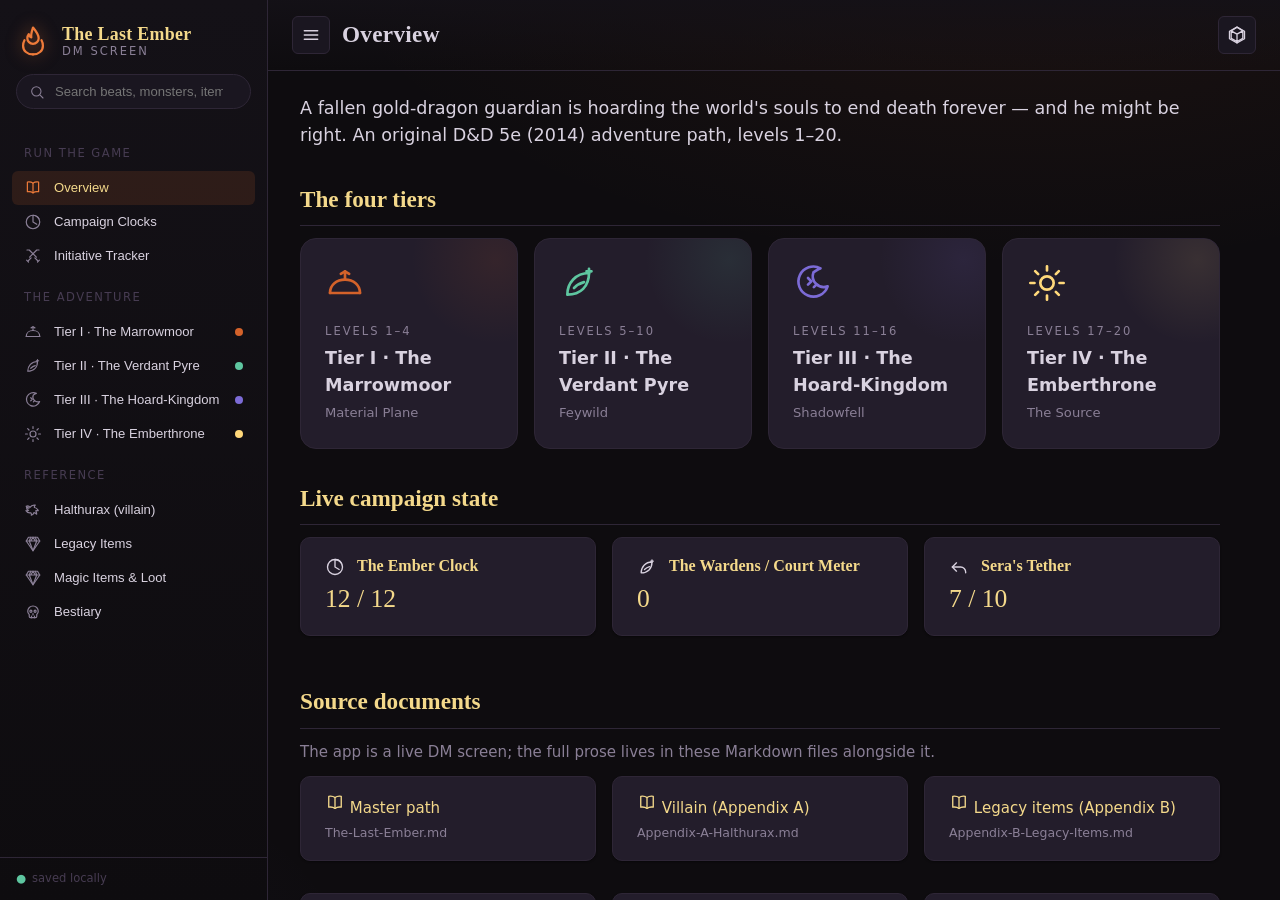
==== dm-screen/index.html @ ec6316a7 "Full campaign (Tiers I–IV) + magic/encounter tables + DM web app Content: - Tiers II–IV built out fu" ====
<!DOCTYPE html>
<html lang="en" data-theme="ember">
<head>
<meta charset="UTF-8" />
<meta name="viewport" content="width=device-width, initial-scale=1.0" />
<title>The Last Ember — DM Screen</title>
<link rel="stylesheet" href="css/styles.css" />
</head>
<body>

<!-- ============================================================= -->
<!-- CUSTOM ICON FAMILY — "Emberlight"                              -->
<!-- Consistent line set: 24x24 grid, 1.6 stroke, round caps/joins. -->
<!-- Documented in DESIGN-SYSTEM.md. Inlined so it works on file:// -->
<!-- ============================================================= -->
<svg width="0" height="0" style="position:absolute" aria-hidden="true">
  <defs>
    <g id="ic-base" fill="none" stroke="currentColor" stroke-width="1.6" stroke-linecap="round" stroke-linejoin="round"></g>
  </defs>

  <!-- brand / ember flame -->
  <symbol id="ic-ember" viewBox="0 0 24 24" fill="none" stroke="currentColor" stroke-width="1.6" stroke-linecap="round" stroke-linejoin="round">
    <path d="M12 2.5c2.5 3 4 5 4 7.5a4 4 0 0 1-8 0c0-1 .4-2 1-2.8.2 1.4 1 2 1.8 2.2-.4-2 .3-4.2 1.2-6.9Z"/>
    <path d="M12 21.5c4 0 7-2.6 7-6.2 0-1.4-.4-2.7-1-3.8"/>
    <path d="M12 21.5c-4 0-7-2.6-7-6.2 0-1.4.4-2.7 1-3.8"/>
  </symbol>

  <!-- overview / book-open -->
  <symbol id="ic-overview" viewBox="0 0 24 24" fill="none" stroke="currentColor" stroke-width="1.6" stroke-linecap="round" stroke-linejoin="round">
    <path d="M12 5.5C10 4 7.5 3.5 4.5 4v13c3-.5 5.5 0 7.5 1.5 2-1.5 4.5-2 7.5-1.5V4c-3-.5-5.5 0-7.5 1.5Z"/>
    <path d="M12 5.5v13"/>
  </symbol>

  <!-- Tier I — Material Plane: barrow mound -->
  <symbol id="ic-material" viewBox="0 0 24 24" fill="none" stroke="currentColor" stroke-width="1.6" stroke-linecap="round" stroke-linejoin="round">
    <path d="M3 18c0-5 4-8 9-8s9 3 9 8"/>
    <path d="M3 18h18"/>
    <path d="M12 10V5"/><path d="M9.5 6.5 12 5l2.5 1.5"/>
  </symbol>

  <!-- Tier II — Feywild: leaf-spark -->
  <symbol id="ic-feywild" viewBox="0 0 24 24" fill="none" stroke="currentColor" stroke-width="1.6" stroke-linecap="round" stroke-linejoin="round">
    <path d="M5 19c0-7 5-13 13-13 0 8-5 13-13 13Z"/>
    <path d="M9 15c2-2 4-3 6-3.5"/>
    <path d="M18 3.5v3M16.5 5h3"/>
  </symbol>

  <!-- Tier III — Shadowfell: broken moon -->
  <symbol id="ic-shadowfell" viewBox="0 0 24 24" fill="none" stroke="currentColor" stroke-width="1.6" stroke-linecap="round" stroke-linejoin="round">
    <path d="M16.5 3.2A9 9 0 1 0 20.8 14a6.6 6.6 0 0 1-8.5-8.5c1.3-.5 2.8-2 4.2-2.3Z"/>
    <path d="m9 9 2 2-2 2M14 13l-1.5 1.5"/>
  </symbol>

  <!-- Tier IV — the Source: radiant throne-sun -->
  <symbol id="ic-source" viewBox="0 0 24 24" fill="none" stroke="currentColor" stroke-width="1.6" stroke-linecap="round" stroke-linejoin="round">
    <circle cx="12" cy="12" r="4"/>
    <path d="M12 2v2.5M12 19.5V22M2 12h2.5M19.5 12H22M4.9 4.9 6.7 6.7M17.3 17.3l1.8 1.8M19.1 4.9 17.3 6.7M6.7 17.3 4.9 19.1"/>
  </symbol>

  <!-- villain / dragon -->
  <symbol id="ic-dragon" viewBox="0 0 24 24" fill="none" stroke="currentColor" stroke-width="1.6" stroke-linecap="round" stroke-linejoin="round">
    <path d="M3 7c2-1 4 0 5 1.5C9.5 6 12 5 15 5.5c-1 1-1.4 2-1.2 3.2 2.3.3 4.2 1.8 5.2 4.3-1.3-.4-2.4-.4-3.4 0 1 1.3 1.4 2.8 1.2 4.5-1-1.2-2.2-1.9-3.6-2.1-.4 1.7-1.6 3-3.4 3.6.3-1.3.1-2.4-.6-3.3-2.6.6-5-.4-6.6-2.8 1.4.2 2.6 0 3.6-.6C4.8 12.8 3.6 11 3.4 8.7 4.4 9.4 5.4 9.7 6.5 9.6 5.3 8.7 4 8.1 3 7Z"/>
    <circle cx="6.5" cy="7.7" r=".6" fill="currentColor" stroke="none"/>
  </symbol>

  <!-- items / gem -->
  <symbol id="ic-item" viewBox="0 0 24 24" fill="none" stroke="currentColor" stroke-width="1.6" stroke-linecap="round" stroke-linejoin="round">
    <path d="M6 3h12l3 5-9 13L3 8Z"/>
    <path d="M3 8h18M9 3 7 8l5 13 5-13-2-5M9 8l3-5 3 5"/>
  </symbol>

  <!-- bestiary / skull -->
  <symbol id="ic-skull" viewBox="0 0 24 24" fill="none" stroke="currentColor" stroke-width="1.6" stroke-linecap="round" stroke-linejoin="round">
    <path d="M5 11a7 7 0 0 1 14 0c0 2.2-1 3.6-2 4.4V18a1.5 1.5 0 0 1-1.5 1.5h-7A1.5 1.5 0 0 1 7 18v-2.6C6 14.6 5 13.2 5 11Z"/>
    <circle cx="9.2" cy="11" r="1.4"/><circle cx="14.8" cy="11" r="1.4"/>
    <path d="M12 14v2M10 19.5v-2M14 19.5v-2"/>
  </symbol>

  <!-- clocks / segmented dial -->
  <symbol id="ic-clock" viewBox="0 0 24 24" fill="none" stroke="currentColor" stroke-width="1.6" stroke-linecap="round" stroke-linejoin="round">
    <circle cx="12" cy="12" r="9"/>
    <path d="M12 3v9l5 3M12 3a9 9 0 0 1 7.8 4.5"/>
  </symbol>

  <!-- initiative / crossed swords -->
  <symbol id="ic-init" viewBox="0 0 24 24" fill="none" stroke="currentColor" stroke-width="1.6" stroke-linecap="round" stroke-linejoin="round">
    <path d="M4 4h3l9.5 9.5M14.5 14.5 18 18"/>
    <path d="M20 4h-3l-9.5 9.5M9.5 14.5 6 18"/>
    <path d="M3.5 17.5 6 20M20.5 17.5 18 20"/>
  </symbol>

  <!-- dice / d20 -->
  <symbol id="ic-dice" viewBox="0 0 24 24" fill="none" stroke="currentColor" stroke-width="1.6" stroke-linecap="round" stroke-linejoin="round">
    <path d="M12 2.5 21 7.5v9L12 21.5 3 16.5v-9Z"/>
    <path d="M12 2.5 5 7l7 4 7-4ZM12 11v10.5M5 7v9l7 4M19 7v9l-7 4"/>
  </symbol>

  <!-- utility -->
  <symbol id="ic-search" viewBox="0 0 24 24" fill="none" stroke="currentColor" stroke-width="1.6" stroke-linecap="round" stroke-linejoin="round"><circle cx="11" cy="11" r="7"/><path d="m21 21-4.3-4.3"/></symbol>
  <symbol id="ic-plus" viewBox="0 0 24 24" fill="none" stroke="currentColor" stroke-width="1.8" stroke-linecap="round" stroke-linejoin="round"><path d="M12 5v14M5 12h14"/></symbol>
  <symbol id="ic-minus" viewBox="0 0 24 24" fill="none" stroke="currentColor" stroke-width="1.8" stroke-linecap="round" stroke-linejoin="round"><path d="M5 12h14"/></symbol>
  <symbol id="ic-x" viewBox="0 0 24 24" fill="none" stroke="currentColor" stroke-width="1.8" stroke-linecap="round" stroke-linejoin="round"><path d="M6 6l12 12M18 6 6 18"/></symbol>
  <symbol id="ic-reset" viewBox="0 0 24 24" fill="none" stroke="currentColor" stroke-width="1.6" stroke-linecap="round" stroke-linejoin="round"><path d="M3.5 12a8.5 8.5 0 1 0 2.5-6"/><path d="M3 4v4h4"/></symbol>
  <symbol id="ic-heart" viewBox="0 0 24 24" fill="none" stroke="currentColor" stroke-width="1.6" stroke-linecap="round" stroke-linejoin="round"><path d="M12 20s-7-4.4-7-9.5A3.7 3.7 0 0 1 12 7a3.7 3.7 0 0 1 7 3.5C19 15.6 12 20 12 20Z"/></symbol>
  <symbol id="ic-shield" viewBox="0 0 24 24" fill="none" stroke="currentColor" stroke-width="1.6" stroke-linecap="round" stroke-linejoin="round"><path d="M12 3 5 6v5c0 4.5 3 8 7 10 4-2 7-5.5 7-10V6Z"/></symbol>
  <symbol id="ic-chevron" viewBox="0 0 24 24" fill="none" stroke="currentColor" stroke-width="1.6" stroke-linecap="round" stroke-linejoin="round"><path d="m9 6 6 6-6 6"/></symbol>
  <symbol id="ic-next" viewBox="0 0 24 24" fill="none" stroke="currentColor" stroke-width="1.6" stroke-linecap="round" stroke-linejoin="round"><path d="m6 6 6 6-6 6M14 6v12"/></symbol>
  <symbol id="ic-return" viewBox="0 0 24 24" fill="none" stroke="currentColor" stroke-width="1.6" stroke-linecap="round" stroke-linejoin="round"><path d="M9 7 4 12l5 5"/><path d="M4 12h10a6 6 0 0 1 6 6v1"/></symbol>
  <symbol id="ic-menu" viewBox="0 0 24 24" fill="none" stroke="currentColor" stroke-width="1.8" stroke-linecap="round" stroke-linejoin="round"><path d="M4 7h16M4 12h16M4 17h16"/></symbol>
</svg>

<!-- ============================================================= -->
<!-- APP SHELL                                                      -->
<!-- ============================================================= -->
<div class="app">

  <!-- Sidebar -->
  <aside class="sidebar" id="sidebar">
    <div class="brand">
      <svg class="brand-mark"><use href="#ic-ember"/></svg>
      <div class="brand-text">
        <strong>The Last Ember</strong>
        <span>DM Screen</span>
      </div>
    </div>

    <div class="search-box">
      <svg class="ic"><use href="#ic-search"/></svg>
      <input type="search" id="globalSearch" placeholder="Search beats, monsters, items…" autocomplete="off"/>
    </div>

    <nav class="nav" id="nav"><!-- built by app.js --></nav>

    <div class="sidebar-foot">
      <span id="saveState" class="save-state">saved locally</span>
    </div>
  </aside>

  <!-- Main -->
  <main class="main">
    <header class="topbar">
      <button class="icon-btn menu-toggle" id="menuToggle" aria-label="Toggle menu"><svg class="ic"><use href="#ic-menu"/></svg></button>
      <h1 id="viewTitle">Overview</h1>
      <div class="topbar-actions">
        <button class="icon-btn" id="diceToggle" title="Dice roller"><svg class="ic"><use href="#ic-dice"/></svg></button>
      </div>
    </header>

    <section class="view" id="view"><!-- built by app.js --></section>
  </main>

  <!-- Dice tray (slide-over) -->
  <div class="dice-tray" id="diceTray" hidden>
    <div class="dice-tray-head">
      <strong>Dice</strong>
      <button class="icon-btn" id="diceClose"><svg class="ic"><use href="#ic-x"/></svg></button>
    </div>
    <div class="dice-grid" id="diceGrid"></div>
    <div class="dice-result" id="diceResult">—</div>
    <div class="dice-log" id="diceLog"></div>
  </div>
</div>

<script src="js/data.js"></script>
<script src="js/app.js"></script>
</body>
</html>
---- dm-screen/css/styles.css ----
/* =================================================================
   THE LAST EMBER — DM SCREEN
   "Emberlight" design system. Tokens documented in DESIGN-SYSTEM.md.
   ================================================================= */

/* ---- Design Tokens ---- */
:root{
  /* palette — ash & ember */
  --ash-900:#0e0c0f;   /* app bg */
  --ash-850:#141117;
  --ash-800:#1a1620;   /* panel bg */
  --ash-700:#231d2b;   /* card bg */
  --ash-600:#2e2636;   /* borders/hover */
  --ash-500:#473c52;
  --ash-300:#8a7f96;   /* muted text */
  --ash-100:#d9d2e0;   /* body text */
  --paper:#efe9df;     /* read-aloud / parchment */

  --ember-700:#7a2d12;
  --ember-500:#d4622a; /* primary ember */
  --ember-400:#ee7b3a;
  --gold-500:#e3b341;  /* accent gold */
  --gold-300:#f4d98b;
  --fey-500:#5ec6a0;   /* feywild green */
  --shadow-500:#7c6bd6;/* shadowfell violet */
  --blood-500:#c2424a; /* danger / hp */
  --source-500:#ffd87a;/* the source glow */

  /* semantic */
  --bg:var(--ash-900);
  --panel:var(--ash-800);
  --card:var(--ash-700);
  --line:var(--ash-600);
  --text:var(--ash-100);
  --muted:var(--ash-300);
  --accent:var(--ember-500);
  --accent-soft:rgba(212,98,42,.14);

  /* type */
  --font-display:"Iowan Old Style","Palatino Linotype",Palatino,"Book Antiqua",Georgia,serif;
  --font-body:"Inter",system-ui,-apple-system,"Segoe UI",Roboto,sans-serif;
  --fs-xs:.72rem; --fs-sm:.82rem; --fs-md:.94rem; --fs-lg:1.1rem; --fs-xl:1.45rem; --fs-2xl:2rem;

  /* space */
  --s1:4px; --s2:8px; --s3:12px; --s4:16px; --s5:24px; --s6:32px; --s7:48px;
  /* radius / elevation / motion */
  --r-sm:6px; --r-md:10px; --r-lg:16px; --r-pill:999px;
  --sh-1:0 1px 2px rgba(0,0,0,.4);
  --sh-2:0 6px 20px rgba(0,0,0,.45);
  --sh-glow:0 0 18px rgba(212,98,42,.35);
  --ease:cubic-bezier(.2,.7,.3,1);
}

*{box-sizing:border-box}
html,body{margin:0;height:100%}
body{
  background:
    radial-gradient(1200px 600px at 80% -10%, rgba(212,98,42,.08), transparent 60%),
    radial-gradient(900px 500px at -10% 110%, rgba(124,107,214,.07), transparent 55%),
    var(--bg);
  color:var(--text); font-family:var(--font-body); font-size:var(--fs-md); line-height:1.55;
  -webkit-font-smoothing:antialiased;
}
.ic{width:20px;height:20px;display:inline-block;flex:none}
a{color:var(--gold-300);text-decoration:none}
a:hover{text-decoration:underline}

/* ---- Layout ---- */
.app{display:grid;grid-template-columns:268px 1fr;height:100vh;overflow:hidden}
.sidebar{
  background:linear-gradient(180deg,var(--ash-850),var(--ash-900));
  border-right:1px solid var(--line);display:flex;flex-direction:column;min-height:0;
}
.main{display:flex;flex-direction:column;min-width:0;overflow:hidden}

/* ---- Brand ---- */
.brand{display:flex;gap:var(--s3);align-items:center;padding:var(--s5) var(--s4) var(--s4)}
.brand-mark{width:34px;height:34px;color:var(--ember-400);filter:drop-shadow(0 0 8px rgba(238,123,58,.5))}
.brand-text{display:flex;flex-direction:column;line-height:1.1}
.brand-text strong{font-family:var(--font-display);font-size:1.12rem;letter-spacing:.3px;color:var(--gold-300)}
.brand-text span{font-size:var(--fs-xs);color:var(--muted);text-transform:uppercase;letter-spacing:2px}

/* ---- Search ---- */
.search-box{display:flex;align-items:center;gap:var(--s2);margin:0 var(--s4) var(--s3);
  padding:var(--s2) var(--s3);background:var(--ash-800);border:1px solid var(--line);border-radius:var(--r-pill)}
.search-box .ic{width:16px;height:16px;color:var(--muted)}
.search-box input{flex:1;background:none;border:0;color:var(--text);font-size:var(--fs-sm);outline:none}

/* ---- Nav ---- */
.nav{flex:1;overflow-y:auto;padding:var(--s2) var(--s3) var(--s4)}
.nav-group-label{font-size:var(--fs-xs);text-transform:uppercase;letter-spacing:1.5px;color:var(--ash-500);
  padding:var(--s4) var(--s3) var(--s2)}
.nav-item{display:flex;align-items:center;gap:var(--s3);width:100%;border:0;background:none;cursor:pointer;
  color:var(--ash-100);text-align:left;padding:var(--s2) var(--s3);border-radius:var(--r-sm);font-size:var(--fs-sm);
  transition:background .15s var(--ease),color .15s var(--ease)}
.nav-item .ic{width:18px;height:18px;color:var(--muted)}
.nav-item:hover{background:var(--ash-700)}
.nav-item.active{background:var(--accent-soft);color:var(--gold-300)}
.nav-item.active .ic{color:var(--ember-400)}
.nav-item .tier-dot{margin-left:auto;width:8px;height:8px;border-radius:50%}

.sidebar-foot{padding:var(--s3) var(--s4);border-top:1px solid var(--line);font-size:var(--fs-xs);color:var(--ash-500)}
.save-state::before{content:"●";color:var(--fey-500);margin-right:6px}

/* ---- Topbar ---- */
.topbar{display:flex;align-items:center;gap:var(--s3);padding:var(--s4) var(--s5);border-bottom:1px solid var(--line);
  background:linear-gradient(180deg,rgba(20,17,23,.9),transparent)}
.topbar h1{font-family:var(--font-display);font-size:var(--fs-xl);margin:0;font-weight:600;letter-spacing:.3px}
.topbar-actions{margin-left:auto;display:flex;gap:var(--s2)}
.menu-toggle{display:none}

.icon-btn{display:inline-grid;place-items:center;width:38px;height:38px;border-radius:var(--r-sm);border:1px solid var(--line);
  background:var(--ash-800);color:var(--ash-100);cursor:pointer;transition:.15s var(--ease)}
.icon-btn:hover{background:var(--ash-700);border-color:var(--ash-500)}
.icon-btn.sm{width:30px;height:30px}
.icon-btn.sm .ic{width:16px;height:16px}

/* ---- View ---- */
.view{flex:1;overflow-y:auto;padding:var(--s5) var(--s6) var(--s7);scroll-behavior:smooth}
.view{max-width:none}
.stack{max-width:920px}
h2.section{font-family:var(--font-display);font-size:var(--fs-xl);margin:var(--s6) 0 var(--s3);color:var(--gold-300);
  border-bottom:1px solid var(--line);padding-bottom:var(--s2)}
h2.section:first-child{margin-top:0}
h3.sub{font-family:var(--font-display);font-size:var(--fs-lg);margin:var(--s5) 0 var(--s2);color:var(--ember-400)}
p{margin:0 0 var(--s3)}
.muted{color:var(--muted)}
.lead{font-size:var(--fs-lg);color:var(--ash-100)}

/* ---- Cards ---- */
.card{background:var(--card);border:1px solid var(--line);border-radius:var(--r-md);padding:var(--s4) var(--s5);
  margin-bottom:var(--s4);box-shadow:var(--sh-1)}
.card h3{margin:0 0 var(--s2);font-family:var(--font-display);color:var(--gold-300)}
.grid{display:grid;gap:var(--s4)}
.grid.cols-2{grid-template-columns:repeat(2,1fr)}
.grid.cols-3{grid-template-columns:repeat(3,1fr)}
.grid.cols-4{grid-template-columns:repeat(4,1fr)}

/* tier hero cards */
.tier-card{position:relative;overflow:hidden;cursor:pointer;border-radius:var(--r-lg);padding:var(--s5);
  border:1px solid var(--line);background:var(--card);transition:.18s var(--ease)}
.tier-card:hover{transform:translateY(-3px);border-color:var(--ash-500);box-shadow:var(--sh-2)}
.tier-card .tier-ic{width:40px;height:40px;margin-bottom:var(--s3)}
.tier-card .levels{font-size:var(--fs-xs);text-transform:uppercase;letter-spacing:2px;color:var(--muted)}
.tier-card h3{font-size:var(--fs-lg);margin:var(--s1) 0}
.tier-card .plane{font-size:var(--fs-sm);color:var(--muted)}
.tier-card::after{content:"";position:absolute;inset:0;opacity:.10;pointer-events:none;
  background:radial-gradient(120px 120px at 90% 10%,var(--glow,var(--ember-500)),transparent 70%)}

/* badges & tags */
.badge{display:inline-flex;align-items:center;gap:6px;font-size:var(--fs-xs);padding:3px 10px;border-radius:var(--r-pill);
  background:var(--ash-700);border:1px solid var(--line);color:var(--ash-100);white-space:nowrap}
.badge.cr{background:rgba(194,66,74,.16);border-color:rgba(194,66,74,.4);color:#f3a8ac}
.badge.return{background:rgba(94,198,160,.14);border-color:rgba(94,198,160,.4);color:var(--fey-500)}
.badge.hoard{background:rgba(124,107,214,.16);border-color:rgba(124,107,214,.4);color:#b3a6ee}
.badge.gold{background:rgba(227,179,65,.14);border-color:rgba(227,179,65,.4);color:var(--gold-300)}

/* read-aloud box */
.readaloud{background:linear-gradient(180deg,#efe9df,#e7dfd0);color:#2a2118;border-left:4px solid var(--ember-500);
  border-radius:var(--r-sm);padding:var(--s4) var(--s5);margin:var(--s3) 0;font-family:var(--font-display);font-style:italic;
  box-shadow:var(--sh-1)}
.readaloud::before{content:"Read aloud";display:block;font-style:normal;font-family:var(--font-body);font-size:var(--fs-xs);
  text-transform:uppercase;letter-spacing:2px;color:var(--ember-700);margin-bottom:var(--s2);font-weight:600}

/* tables */
table{width:100%;border-collapse:collapse;margin:var(--s3) 0;font-size:var(--fs-sm)}
th,td{text-align:left;padding:var(--s2) var(--s3);border-bottom:1px solid var(--line);vertical-align:top}
th{color:var(--gold-300);font-weight:600;font-size:var(--fs-xs);text-transform:uppercase;letter-spacing:1px}
tr:hover td{background:rgba(255,255,255,.02)}

/* ---- Clocks ---- */
.clock-card{display:flex;flex-direction:column;gap:var(--s3)}
.clock-head{display:flex;align-items:center;gap:var(--s3)}
.clock-head h3{margin:0;flex:1}
.clock-val{font-family:var(--font-display);font-size:var(--fs-xl);color:var(--gold-300);min-width:54px;text-align:right}
.pips{display:flex;flex-wrap:wrap;gap:6px}
.pip{width:26px;height:26px;border-radius:6px;border:1px solid var(--ash-500);background:var(--ash-800);cursor:pointer;
  transition:.12s var(--ease)}
.pip.full{background:radial-gradient(circle at 30% 30%,var(--gold-300),var(--ember-500));border-color:var(--ember-400);
  box-shadow:0 0 8px rgba(238,123,58,.45)}
.pip.crit.full{background:radial-gradient(circle at 30% 30%,#f3a8ac,var(--blood-500));border-color:var(--blood-500);box-shadow:0 0 8px rgba(194,66,74,.5)}
.pip:hover{transform:scale(1.08)}
.meter-track{position:relative;height:12px;border-radius:var(--r-pill);background:linear-gradient(90deg,var(--shadow-500),var(--ash-700),var(--fey-500));opacity:.85}
.meter-thumb{position:absolute;top:-7px;width:26px;height:26px;border-radius:50%;background:var(--paper);border:2px solid var(--ash-900);
  box-shadow:var(--sh-2);transform:translateX(-50%);cursor:grab}
.meter-labels{display:flex;justify-content:space-between;font-size:var(--fs-xs);color:var(--muted);margin-top:6px}
.clock-note{font-size:var(--fs-sm);color:var(--muted)}
.clock-controls{display:flex;gap:var(--s2);align-items:center}

/* threshold banner */
.threshold{padding:var(--s3) var(--s4);border-radius:var(--r-sm);font-size:var(--fs-sm);border:1px solid var(--line);background:var(--ash-800)}
.threshold.warn{border-color:rgba(227,179,65,.5);background:rgba(227,179,65,.08);color:var(--gold-300)}
.threshold.crisis{border-color:rgba(194,66,74,.5);background:rgba(194,66,74,.1);color:#f3a8ac}

/* ---- Stat blocks ---- */
.statblock{background:linear-gradient(180deg,#211a16,#1a1511);border:1px solid var(--ember-700);border-radius:var(--r-md);
  padding:var(--s4) var(--s5);box-shadow:var(--sh-1)}
.statblock .sb-name{font-family:var(--font-display);font-size:var(--fs-lg);color:var(--ember-400);margin:0}
.statblock .sb-type{font-size:var(--fs-sm);color:var(--muted);font-style:italic;margin-bottom:var(--s2)}
.sb-rule{height:2px;background:linear-gradient(90deg,var(--ember-500),transparent);margin:var(--s2) 0;border:0}
.sb-line{display:flex;gap:var(--s4);flex-wrap:wrap;font-size:var(--fs-sm);margin:2px 0}
.sb-line b{color:var(--gold-300)}
.sb-abilities{display:grid;grid-template-columns:repeat(6,1fr);gap:var(--s2);text-align:center;margin:var(--s3) 0}
.sb-ab{background:var(--ash-800);border-radius:var(--r-sm);padding:var(--s2)}
.sb-ab span{display:block;font-size:var(--fs-xs);color:var(--muted);text-transform:uppercase}
.sb-ab b{font-size:var(--fs-md);color:var(--text)}
.sb-trait{margin:var(--s2) 0;font-size:var(--fs-sm)}
.sb-trait b{color:var(--ember-400)}
.sb-section-label{font-family:var(--font-display);color:var(--gold-300);border-bottom:1px solid var(--ember-700);
  margin:var(--s3) 0 var(--s2);padding-bottom:2px}

/* ---- Initiative tracker ---- */
.init-toolbar{display:flex;gap:var(--s2);align-items:center;flex-wrap:wrap;margin-bottom:var(--s4)}
.init-round{font-family:var(--font-display);font-size:var(--fs-lg);color:var(--gold-300);margin-right:auto}
.init-add{display:flex;gap:var(--s2);flex-wrap:wrap;align-items:center;background:var(--card);border:1px solid var(--line);
  border-radius:var(--r-md);padding:var(--s3);margin-bottom:var(--s4)}
.init-add input{background:var(--ash-800);border:1px solid var(--line);border-radius:var(--r-sm);color:var(--text);
  padding:var(--s2);font-size:var(--fs-sm);width:64px}
.init-add input.name{width:170px}
.combatant{display:flex;align-items:center;gap:var(--s3);background:var(--card);border:1px solid var(--line);
  border-radius:var(--r-md);padding:var(--s3) var(--s4);margin-bottom:var(--s2);transition:.15s var(--ease)}
.combatant.active{border-color:var(--ember-500);box-shadow:var(--sh-glow);background:linear-gradient(90deg,var(--accent-soft),var(--card))}
.combatant.dead{opacity:.45;filter:grayscale(.6)}
.c-init{font-family:var(--font-display);font-size:var(--fs-xl);color:var(--gold-300);width:38px;text-align:center}
.c-name{flex:1;font-weight:600}
.c-name small{display:block;color:var(--muted);font-weight:400;font-size:var(--fs-xs)}
.c-stat{display:flex;align-items:center;gap:6px;font-size:var(--fs-sm);color:var(--muted)}
.c-stat .ic{width:15px;height:15px}
.c-hp{display:flex;align-items:center;gap:6px}
.c-hp input{width:50px;background:var(--ash-800);border:1px solid var(--line);border-radius:var(--r-sm);color:var(--text);
  text-align:center;padding:4px;font-size:var(--fs-sm)}
.c-hp .hpmax{color:var(--muted);font-size:var(--fs-sm)}
.tag-side{font-size:var(--fs-xs);padding:2px 8px;border-radius:var(--r-pill)}
.tag-side.foe{background:rgba(194,66,74,.16);color:#f3a8ac}
.tag-side.ally{background:rgba(94,198,160,.14);color:var(--fey-500)}

/* buttons */
.btn{display:inline-flex;align-items:center;gap:8px;border:1px solid var(--line);background:var(--ash-800);color:var(--text);
  border-radius:var(--r-sm);padding:8px 14px;font-size:var(--fs-sm);cursor:pointer;font-family:var(--font-body);transition:.15s var(--ease)}
.btn:hover{background:var(--ash-700);border-color:var(--ash-500)}
.btn.primary{background:linear-gradient(180deg,var(--ember-500),var(--ember-700));border-color:var(--ember-700);color:#fff}
.btn.primary:hover{filter:brightness(1.08)}
.btn.ghost{background:none}
.btn .ic{width:16px;height:16px}

/* encounter "load" row */
.enc-row{display:flex;align-items:center;gap:var(--s3);padding:var(--s3) var(--s4);background:var(--card);
  border:1px solid var(--line);border-radius:var(--r-md);margin-bottom:var(--s2)}
.enc-row .enc-name{flex:1}
.enc-row .enc-name small{display:block;color:var(--muted);font-size:var(--fs-xs)}

/* ---- Dice tray ---- */
.dice-tray{position:fixed;right:var(--s4);bottom:var(--s4);width:240px;background:var(--panel);border:1px solid var(--ash-500);
  border-radius:var(--r-lg);box-shadow:var(--sh-2);padding:var(--s4);z-index:50}
.dice-tray-head{display:flex;align-items:center;justify-content:space-between;margin-bottom:var(--s3)}
.dice-grid{display:grid;grid-template-columns:repeat(4,1fr);gap:var(--s2)}
.die{padding:10px 0;text-align:center;background:var(--ash-800);border:1px solid var(--line);border-radius:var(--r-sm);
  cursor:pointer;font-size:var(--fs-sm);transition:.12s var(--ease)}
.die:hover{background:var(--ember-700);border-color:var(--ember-500);color:#fff}
.dice-result{font-family:var(--font-display);font-size:var(--fs-2xl);text-align:center;color:var(--gold-300);margin:var(--s3) 0 var(--s2)}
.dice-log{font-size:var(--fs-xs);color:var(--muted);max-height:84px;overflow-y:auto}
.dice-log div{padding:2px 0;border-bottom:1px solid var(--line)}

/* empty state */
.empty{text-align:center;color:var(--muted);padding:var(--s7) var(--s4)}
.empty .ic{width:48px;height:48px;color:var(--ash-500);margin-bottom:var(--s3)}

/* scrollbars */
::-webkit-scrollbar{width:10px;height:10px}
::-webkit-scrollbar-thumb{background:var(--ash-600);border-radius:var(--r-pill);border:2px solid var(--bg)}
::-webkit-scrollbar-thumb:hover{background:var(--ash-500)}

/* ---- Responsive ---- */
@media(max-width:880px){
  .app{grid-template-columns:1fr}
  .sidebar{position:fixed;z-index:60;width:268px;height:100%;transform:translateX(-100%);transition:transform .2s var(--ease)}
  .sidebar.open{transform:none}
  .menu-toggle{display:inline-grid}
  .grid.cols-2,.grid.cols-3,.grid.cols-4{grid-template-columns:1fr}
  .view{padding:var(--s4)}
}
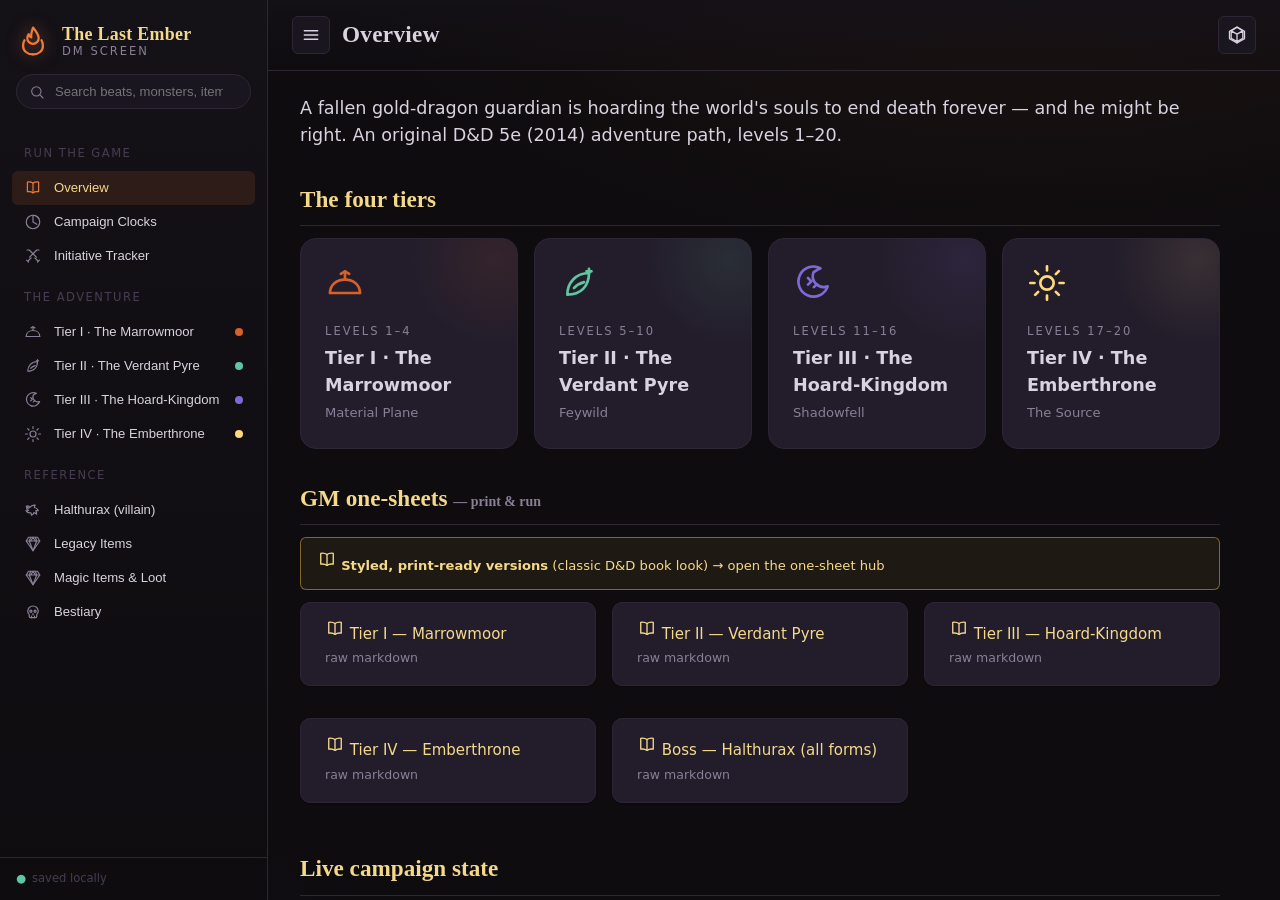
==== commit 5f7316ca: "Clean up app artifacts; de-formature and smooth the docs for readability App cleanup: - Removed the " ====
--- a/dm-screen/index.html
+++ b/dm-screen/index.html
@@ -14,10 +14,6 @@
 <!-- Documented in DESIGN-SYSTEM.md. Inlined so it works on file:// -->
 <!-- ============================================================= -->
 <svg width="0" height="0" style="position:absolute" aria-hidden="true">
-  <defs>
-    <g id="ic-base" fill="none" stroke="currentColor" stroke-width="1.6" stroke-linecap="round" stroke-linejoin="round"></g>
-  </defs>
-
   <!-- brand / ember flame -->
   <symbol id="ic-ember" viewBox="0 0 24 24" fill="none" stroke="currentColor" stroke-width="1.6" stroke-linecap="round" stroke-linejoin="round">
     <path d="M12 2.5c2.5 3 4 5 4 7.5a4 4 0 0 1-8 0c0-1 .4-2 1-2.8.2 1.4 1 2 1.8 2.2-.4-2 .3-4.2 1.2-6.9Z"/>
--- a/dm-screen/css/styles.css
+++ b/dm-screen/css/styles.css
@@ -261,6 +261,26 @@
 .dice-log{font-size:var(--fs-xs);color:var(--muted);max-height:84px;overflow-y:auto}
 .dice-log div{padding:2px 0;border-bottom:1px solid var(--line)}
 
+/* ---- Forge-your-own legacy item ---- */
+.card.forge{border-left:3px solid var(--ember-500)}
+.forge-field{display:flex;flex-direction:column;gap:4px;margin:var(--s3) 0}
+.forge-field>span{font-size:var(--fs-sm);color:var(--gold-300)}
+.forge-field input,.forge-field textarea{background:var(--ash-800);border:1px solid var(--line);border-radius:var(--r-sm);
+  color:var(--text);padding:8px 10px;font-size:var(--fs-sm);font-family:var(--font-body);width:100%;resize:vertical}
+.forge-field input:focus,.forge-field textarea:focus{outline:none;border-color:var(--ember-500);box-shadow:0 0 0 2px var(--accent-soft)}
+.forge-field small{font-style:italic}
+
+/* ---- Print ---- */
+@media print{
+  body{background:#fff;color:#111}
+  .sidebar,.topbar,.dice-tray,#addForge,[data-forge-del],.enc-row .btn{display:none!important}
+  .app{display:block;height:auto}
+  .main,.view{overflow:visible;height:auto}
+  .card,.statblock,.forge-field input,.forge-field textarea{border-color:#999;color:#111;background:#fff}
+  .forge-field small,.muted{color:#444!important}
+  h2.section,h3.sub,.brand-text strong,.clock-val{color:#111}
+}
+
 /* empty state */
 .empty{text-align:center;color:var(--muted);padding:var(--s7) var(--s4)}
 .empty .ic{width:48px;height:48px;color:var(--ash-500);margin-bottom:var(--s3)}
